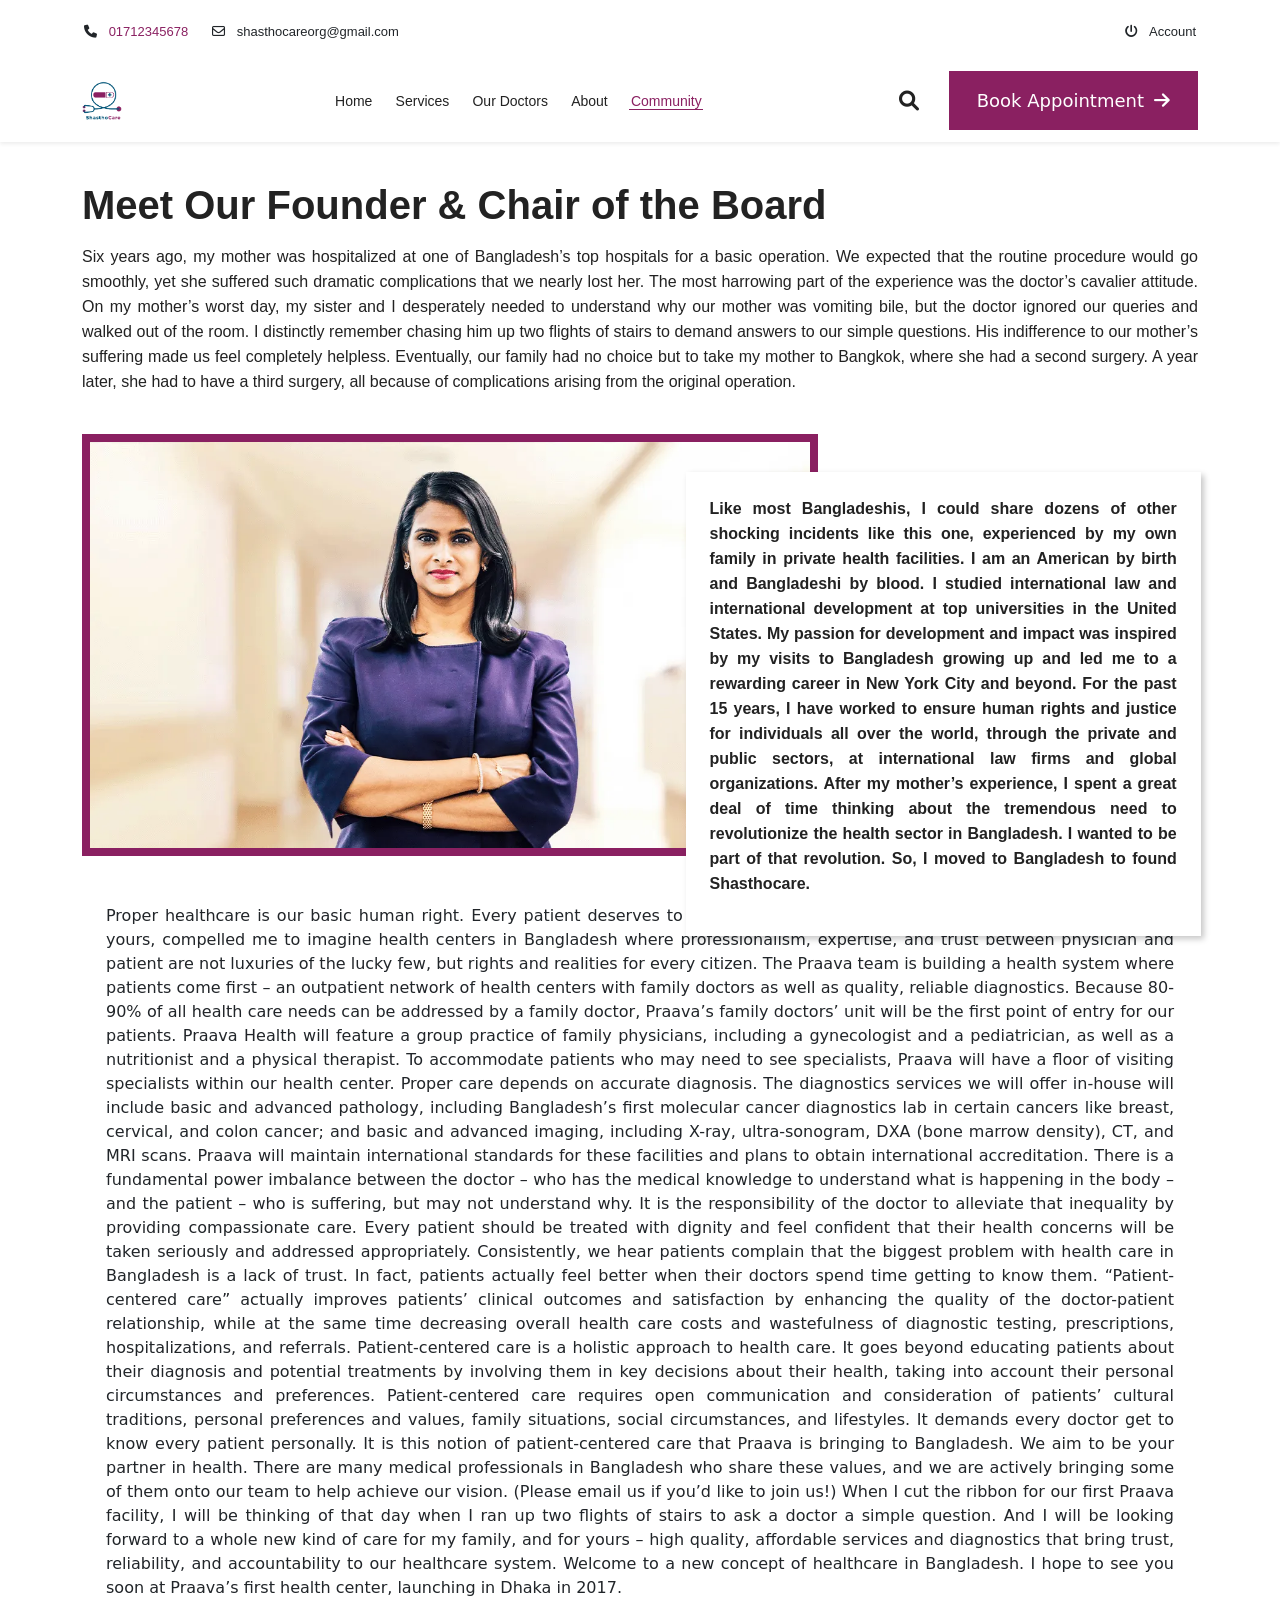
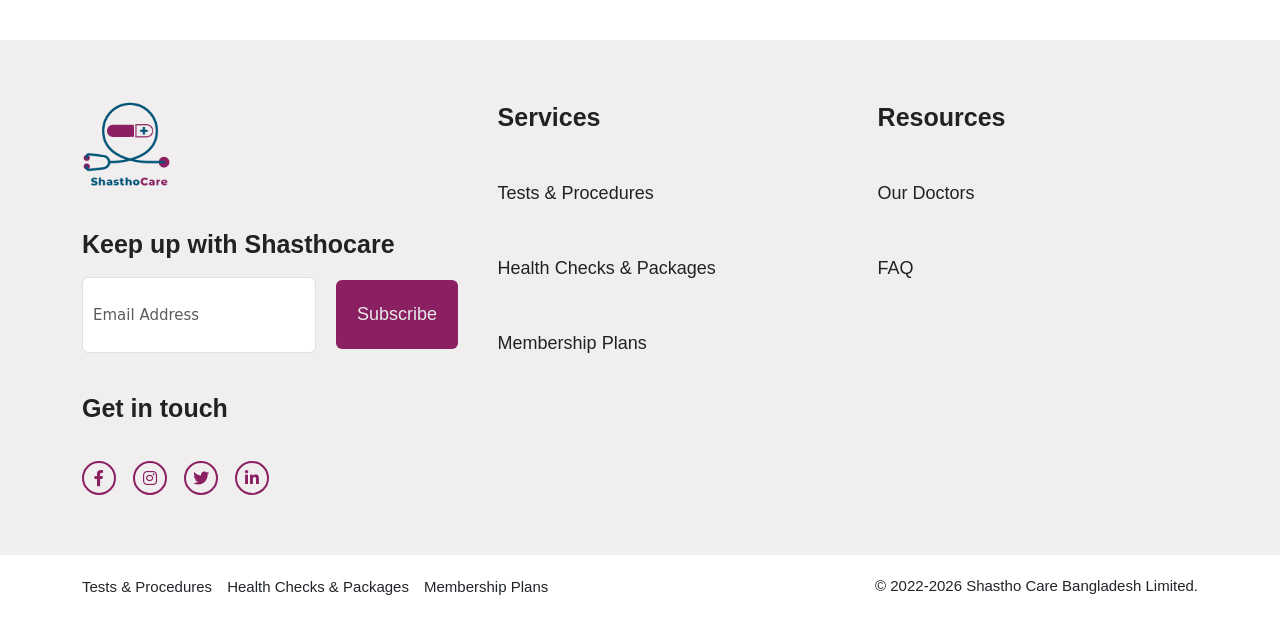
==== community.html @ f49268fb "Initial commit" ====
<!DOCTYPE html>
<html lang="en">
<head>
    <meta charset="UTF-8">
    <meta name="viewport" content="width=device-width, initial-scale=1.0">
    <title>Shastho Care</title>
    

    <link rel="stylesheet" href="https://cdnjs.cloudflare.com/ajax/libs/font-awesome/6.0.0/css/all.min.css" integrity="sha512-9usAa10IRO0HhonpyAIVpjrylPvoDwiPUiKdWk5t3PyolY1cOd4DSE0Ga+ri4AuTroPR5aQvXU9xC6qOPnzFeg==" crossorigin="anonymous" referrerpolicy="no-referrer" />
    <link rel="icon" href="./Img/Shastho-Care.png" type="image/l-icon">
    <link rel="stylesheet" href="./css/bootstrap.min.css">
    <link rel="stylesheet" href="./css/style.css">
</head>
<body>


    <!-- topbar start -->
    <section id="topbar" class=" bg-white">
        <div class="container top-back">
            <div class="row top-text">
                <div class="col-md-6 text-center text-md-start">
                    <div class="head-1 d-flex gap-4 justify-content-center justify-content-md-start">
                        <div class="top-1">
                            <a href="#"><i class="fa-solid fa-phone me-2"></i> <span class="phone-number"> 01712345678</span></a>
                        </div>
                        <div class="top-2">
                            <a href="#"><i class="fa-regular fa-envelope me-2"></i> shasthocareorg@gmail.com</a>
                        </div>
                    </div>
                </div>
                <div class="col-md-6 top-dro text-center text-md-end mt-2 mt-md-0">
                    <div class="head-2 d-flex gap-4 justify-content-center justify-content-md-end">
                        <div class="top-4">
                            <ul>
                                <li>
                                    <a href="#"><i class="fa-solid fa-power-off me-2"></i> Account
                                    </a>
                                    <ul>
                                        <li>
                                            <a href="#sasthoSignup" data-bs-toggle="modal"><i class="fa-regular fa-circle-user"></i>Signup</a>
                                            <a href="#modalLogIn" data-bs-toggle="modal"><i class="fa-regular fa-circle-user"></i>Login</a>
                                        </li>
                                    </ul>
                                </li>
                            </ul>
                        </div>
                    </div>
                </div>
            </div>
        </div>
    </section>
    <!-- topbar end -->

    <!-- menubar start -->
   
    <nav class="navbar navbar-expand-lg sticky-top bg-white shadow-sm">
        <div class="container">
            <!-- Logo -->
            <a class="navbar-brand" href="#">
                <img class="logo" src="./Img/Shastho Care.png" alt="Shastho Care">
            </a>

            <!-- Mobile Toggle -->
            <button class="navbar-toggler" type="button"
                data-bs-toggle="collapse"
                data-bs-target="#navbarNav">
                <span class="navbar-toggler-icon"></span>
            </button>

            <!-- Menu -->
            <div class="collapse navbar-collapse menu" id="navbarNav">
                <ul class="navbar-nav mx-auto">
                    <li class="nav-item ">
                        <a class="nav-link" href="index.html">Home</a>
                    </li>
                    <li class="nav-item">
                        <a class="nav-link" href="services.html">Services</a>
                    </li>
                    <li class="nav-item">
                        <a class="nav-link" href="ourdoctor.html">Our Doctors</a>
                    </li>
                    <li class="nav-item">
                        <a class="nav-link" href="about.html">About</a>
                    </li>
                    <li class="nav-item">
                        <a class="nav-link active" href="community.html">Community</a>
                    </li>
                </ul>
                <div class="nav-search">
                    <a href="#">
                        <i class="fa-solid fa-magnifying-glass"></i>
                    </a>
                </div>
                <div class="appointment-btn">
                    <a href="#appointmentModal" data-bs-toggle="modal">
                        Book Appointment
                        <span class="arrow">
                            <i class="fa-solid fa-arrow-right"></i>
                        </span>
                    </a>
                </div>
            </div>
        </div>
    </nav>
    <!-- menubar end -->

    <!-- content start -->
    <section id="community">
        <div class="container">
            <div class="row">
                <div class="col-md-12">
                    <div class="comm-heading sec-head">
                        <div class="comm-text mt-5">
                            <h1 class="mb-4 text-md-start">Meet Our Founder & Chair of the Board</h1>
                            <p>Six years ago, my mother was hospitalized at one of Bangladesh’s top hospitals for a basic operation. We expected that the routine procedure would go smoothly, yet she suffered such dramatic complications that we nearly lost her. The most harrowing part of the experience was the doctor’s cavalier attitude. On my mother’s worst day, my sister and I desperately needed to understand why our mother was vomiting bile, but the doctor ignored our queries and walked out of the room. I distinctly remember chasing him up two flights of stairs to demand answers to our simple questions. His indifference to our mother’s suffering made us feel completely helpless. Eventually, our family had no choice but to take my mother to Bangkok, where she had a second surgery. A year later, she had to have a third surgery, all because of complications arising from the original operation.</p>
                        </div>
                    </div>
                </div>
            </div>
            <div class="row">
                <div class="col-md-8">
                    <div class="comm-heading sec-head">
                        <div class="comm-part">
                            <div class="comm-banner">
                                <img src="./Img/Sylvana_Quader_Si.jpg" class="mt-4" alt="">
                            </div>
                            <div class="com-top">
                                <div class="com-tx">
                                    <p class="p-4">Like most Bangladeshis, I could share dozens of other shocking incidents like this one, experienced by my own family in private health facilities. I am an American by birth and Bangladeshi by blood. I studied international law and international development at top universities in the United States. My passion for development and impact was inspired by my visits to Bangladesh growing up and led me to a rewarding career in New York City and beyond. For the past 15 years, I have worked to ensure human rights and justice for individuals all over the world, through the private and public sectors, at international law firms and global organizations. After my mother’s experience, I spent a great deal of time thinking about the tremendous need to revolutionize the health sector in Bangladesh. I wanted to be part of that revolution. So, I moved to Bangladesh to found Shasthocare.</p>
                                </div>
                            </div>
                        </div>
                    </div>
                </div>
            </div>
            <div class="row">
                <div class="col-md-12">
                    <div class="com-text mt-4">
                        <p class="p-4">Proper healthcare is our basic human right. Every patient deserves to be treated with care and respect. My own experience, and yours, compelled me to imagine health centers in Bangladesh where professionalism, expertise, and trust between physician and patient are not luxuries of the lucky few, but rights and realities for every citizen.
                        The Praava team is building a health system where patients come first – an outpatient network of health centers with family doctors as well as quality, reliable diagnostics. Because 80-90% of all health care needs can be addressed by a family doctor, Praava’s family doctors’ unit will be the first point of entry for our patients. Praava Health will feature a group practice of family physicians, including a gynecologist and a pediatrician, as well as a nutritionist and a physical therapist. To accommodate patients who may need to see specialists, Praava will have a floor of visiting specialists within our health center.
                        Proper care depends on accurate diagnosis. The diagnostics services we will offer in-house will include basic and advanced pathology, including Bangladesh’s first molecular cancer diagnostics lab in certain cancers like breast, cervical, and colon cancer; and basic and advanced imaging, including X-ray, ultra-sonogram, DXA (bone marrow density), CT, and MRI scans. Praava will maintain international standards for these facilities and plans to obtain international accreditation.
                        There is a fundamental power imbalance between the doctor – who has the medical knowledge to understand what is happening in the body – and the patient – who is suffering, but may not understand why. It is the responsibility of the doctor to alleviate that inequality by providing compassionate care. Every patient should be treated with dignity and feel confident that their health concerns will be taken seriously and addressed appropriately.
                        Consistently, we hear patients complain that the biggest problem with health care in Bangladesh is a lack of trust. In fact, patients actually feel better when their doctors spend time getting to know them. “Patient-centered care” actually improves patients’ clinical outcomes and satisfaction by enhancing the quality of the doctor-patient relationship, while at the same time decreasing overall health care costs and wastefulness of diagnostic testing, prescriptions, hospitalizations, and referrals. Patient-centered care is a holistic approach to health care. It goes beyond educating patients about their diagnosis and potential treatments by involving them in key decisions about their health, taking into account their personal circumstances and preferences. Patient-centered care requires open communication and consideration of patients’ cultural traditions, personal preferences and values, family situations, social circumstances, and lifestyles. It demands every doctor get to know every patient personally.
                        It is this notion of patient-centered care that Praava is bringing to Bangladesh. We aim to be your partner in health. There are many medical professionals in Bangladesh who share these values, and we are actively bringing some of them onto our team to help achieve our vision. (Please email us if you’d like to join us!)
                        When I cut the ribbon for our first Praava facility, I will be thinking of that day when I ran up two flights of stairs to ask a doctor a simple question. And I will be looking forward to a whole new kind of care for my family, and for yours – high quality, affordable services and diagnostics that bring trust, reliability, and accountability to our healthcare system.
                        Welcome to a new concept of healthcare in Bangladesh. I hope to see you soon at Praava’s first health center, launching in Dhaka in 2017.</p>
                    </div>
                </div>
            </div>
        </div>
    </section>
    <!-- content  end -->

    <!-- footer start -->
    <section id="footer">
        <div class="container ftr">
            <div class="row">
                <div class="col-md-4">
                    <div class="logo">
                        <img src="./Img/Shastho Care.png" alt="Shastho Care.png" class="d-block">
                    </div>
                    <h2>Keep up with Shasthocare</h2>
                    <div class="form">
                        <div class="email">
                            <input type="text" class="form-control form-ct" id="email" placeholder="Email Address">
                        </div>
                        <div class="box">
                            <button type="submit" class="btn btn-color">Subscribe</button>
                        </div>
                    </div>
                    <h2>Get in touch</h2>
                    <div class="social-icon">
                        <a href="#"><i class="fa-brands fa-facebook-f"></i></a>
                        <a href="#"><i class="fa-brands fa-instagram"></i></a>
                        <a href="#"><i class="fa-brands fa-twitter"></i></a>
                        <a href="#"><i class="fa-brands fa-linkedin-in"></i></a>
                    </div>
                </div>
                <div class="col-md-4">
                   <div class="ftr-data">
                        <h2 class="mb-5">Services</h2>
                        <a href="#" class="mb-5">Tests & Procedures</a> <br>
                        <a href="#" class="mb-5">Health Checks & Packages</a> <br>
                        <a href="#" class="mb-5">Membership Plans</a>
                   </div>
                </div>
                <div class="col-md-4">
                    <div class="ftr-data">
                        <h2 class="mb-5">Resources</h2>
                        <a href="#" class="mb-5">Our Doctors</a> <br>
                        <a href="#" class="mb-5">FAQ</a>
                   </div>
                </div>
            </div>
        </div>
    </section>

    <!-- footer-bottom -->
    <section id="footer-bottom">
        <div class="container">
            <div class="row">
            <div class="col-md-6">
                <div class="ftr-btm">
                    <a href="#">Tests & Procedures</a>
                    <a href="#">Health Checks & Packages</a>
                    <a href="#">Membership Plans</a>
                </div>
            </div>
            <div class="col-md-6">
                <div class="ftr-te">
                    <p>© 2022-2026 Shastho Care Bangladesh Limited.</p>
                </div>
            </div>
        </div>
        </div>
    </section>
    <!-- footer end -->

    <!-- modal start -->
    <!-- signup -->
    <div class="modal fade" id="sasthoSignup">
        <div class="container-fluid">
                <div class="modal-dialog custom-modal">
                    <div class="modal-content">
                        <div class="modal-header">
                            <h5 class="modal-title">Sign Up</h5>
                            <button type="button" class="btn-close"  data-bs-dismiss="modal">
                                <span></span>
                            </button>
                        </div>
                        <div class="modal-body">
                            <div class="container-fluid"></div>
                                <div class="row">
                                <!-- Image -->
                                <div class="col-md-6">
                                    <div class="modal-img">
                                        <img src="./Img/miroshnichenko.jpg" alt="Doctor" class="img-fluid w-100">
                                    </div>
                                </div>
                                <div class="col-md-6">
                                    <form>
                                        <div class="row">
                                            <div class="col-12 mb-3">
                                                <label for="firstname" class="form-label">Name</label>
                                                <input type="text" class="form-control" id="firstname" placeholder="Full Name">
                                            </div>
                                            <div class="col-md-6 mb-3">
                                                <label for="email" class="form-label">Email</label>
                                                <input type="email" class="form-control" id="email" placeholder="Enter Email">
                                            </div>
                                            <div class="col-md-6 mb-3">
                                                <label for="phone" class="form-label">Phone</label>
                                                <input type="text" class="form-control" id="phone" placeholder="Phone Number">
                                            </div>
                                            <div class="col-md-6 mb-3">
                                                <label for="gender" class="form-label">Gender</label>
                                                <select class="form-select" id="gender" >
                                                    <option>Male</option>
                                                    <option>Female</option>
                                                </select>
                                            </div>
                                            <div class="col-md-6 mb-3">
                                                <label for="dob" class="form-label">Date of Birth</label>
                                                <input type="date" class="form-control" id="dob">
                                            </div>
                                        </div>
                                    </form>
                                </div>
                            </div>
                        </div>
                        <div class="modal-footer">
                            <button type="button" class="btn btn-secondary" data-bs-dismiss="modal">
                                Close
                            </button>
                            <button type="submit" class="btn btn-primary">
                                Sign Up
                            </button>
                        </div>
                    </div>
                </div>
            </div>
        </div>
        <!-- signin -->
        <div class="modal fade" id="modalLogIn">
            <div class="container-fluid">
                <div class="modal-dialog custom-modal">
                    <div class="modal-content">
                        <div class="modal-header">
                            <h5 class="modal-title">Login</h5>
                            <button type="button" class="btn-close" data-bs-dismiss="modal">
                                <span></span>
                            </button>
                        </div>
                        <div class="modal-body">
                            <form action="">
                                <div class="row">
                                    <div class="col-md-6 mb-3">
                                        <div class="modal-img">
                                            <img src="./Img/Dr._Jotishko.jpg" alt="Doctor" class="img-fluid mb-3 mt-4 w-100">
                                        </div>
                                    </div>
                                    <div class="col-md-6 mb-3">
                                        <div class="modal-imgs">
                                            <img src="./Img/Shastho-Care.png" alt="Doctor" class="img-fluid w-30 mb-5">
                                        </div>
                                        <h2 class="mb-5">Login</h2>
                                        <label for="continue" class="mb-3">Continue with phone number</label>
                                        <input type="text" class="form-control mb-4" id="email" placeholder="Type phone number">
                                        <button type="submit" class="w-100">Login</button>
                                    </div>
                                </div>
                            </form>
                        </div>
                        <div class="modal-footer">
                            <button type="button" class="btn btn-dark" data-bs-dismiss="modal">Close</button>
                            <button type="submit" class="btn btn-primary">Login</button>
                        </div>
                    </div>
                </div>
            </div>
        </div>
    </div>

    
    <!-- Appointment Modal -->
    <div class="modal fade appointment-modal" id="appointmentModal">
        <div class="modal-dialog modal-dialog-centered">
            <div class="modal-content">
                <div class="modal-header">
                    <h5 class="modal-title">Book Appointment</h5>
                    <button type="button" class="btn-close" data-bs-dismiss="modal"></button>
                </div>
                <div class="modal-body">
                    <form>
                        <div class="mb-3">
                            <label class="form-label">Full Name</label>
                            <input type="text" class="form-control" placeholder="Enter your name">
                        </div>
                        <div class="mb-3">
                            <label class="form-label">Age</label>
                            <input type="number" class="form-control" placeholder="Enter your age" required>
                        </div>
                        <div class="mb-3">
                            <label for="gender" class="form-label">Gender</label>
                            <select class="form-select" id="gender" required>
                                <option value="" selected disabled>Gender</option>
                                <option>Male</option>
                                <option>Female</option>
                                <option>Other</option>
                            </select>
                        </div>
                        <div class="mb-3">
                            <label class="form-label">Serial No</label>
                            <input type="text" class="form-control" placeholder="Enter serial number">
                        </div>
                        <div class="mb-3">
                            <label class="form-label">Appointment Date</label>
                            <input type="date" class="form-control">
                        </div>
                        <div class="mb-3">
                            <label class="form-label">Appointment Time</label>
                            <input type="time" class="form-control">
                        </div>
                        <div class="mb-3">
                            <label class="form-label">Message</label>
                            <textarea class="form-control" rows="4" placeholder="Write your message"></textarea>
                        </div>
                        <button type="submit" class="btn btn-primary w-100"> Submit Appointment</button>
                    </form>
                </div>
            </div>
        </div>
    </div>
    <!-- modal end -->

    
    <script src="./js/jquery-4.0.0.min.js"></script>
    <script src="./js/bootstrap.bundle.js"></script>
</body>
</html>
---- css/style.css ----
/* medium device */
@media only screen and (min-width: 576px) and (max-width: 991px) {
#banner .carousel-item .overlay .caro-text h1 {
    font-size: 30px !important;
    line-height: 40px !important;
}
.nav-search{
        margin: 20px 0;
    }

    .appointment-btn{
        margin-top: 15px;
    }
#footer h2 {
    color: #222;
    font-family: "Exo", sans-serif;
    font-size: 20px;
    font-weight: bold;
    padding-top: 20px;
    text-align: left;
    line-height: 34px;
}

}
/* small device */
@media only screen and (min-width: 200px) and (max-width: 575px) {
#banner .carousel-item .overlay .caro-text h1 {
    font-size: 25px !important;
    line-height: 30px !important;
}
#footer h2 {
    color: #222;
    font-family: "Exo", sans-serif;
    font-size: 20px;
    font-weight: bold;
    padding-top: 20px;
    text-align: left;
    line-height: 34px;
}
#footer .social-icon {
    padding: 20px;
    color: #8a2061;
    text-align: left;
}
}

@font-face {
    font-family: "Exo", sans-serif;
    src: url(../fonts/Exo-Bold.ttf);
}
* {
    margin: 0;
    padding: 0;
    box-sizing: border-box;
}
a {
    text-decoration: none;
    display: inline-block;
    color: inherit;
}
i {
    display: inline-block;
}
ul,li,ol {
    list-style: none;
}
h1,h2,h3,h4,h5,h6 {
    font-family: "Exo", sans-serif;
    font-weight: bold;
    line-height: 30px;
    text-align: center;

}

.sec-head h1{  
    font-family: "Exo", sans-serif;
    font-size: 40px;
    font-weight: bold;
    color: #222;  
    text-align: center;
}
.sec-head p {
    font-family: "Exo", sans-serif;
    font-size: 16px;
    color: #222;  
    text-align: center;
    line-height: 25px;
}
img {
    vertical-align: middle;
}
body,html {
    scroll-behavior: smooth;
}
html {
    scroll-behavior: smooth;
}

body {
    overflow-y: scroll;
}
/* all common css */

/* topbar start */
#topbar {
    position: relative;
    z-index: 1031;
    font-family: "Exo", sans-serif;
    font-size: 13px;
}
#topbar .top-text {
    padding: 2px;
    margin-top: 20px;
}
#topbar .top-1 .phone-number {
    color: #8a2061;
}

#topbar .top-text ul li {
    position: relative;
}
#topbar .top-text ul li ul {
    position: absolute;
    background-color: #fff;
    top: 100%;
    width: 170px;
    left: 50%;
    text-align: left;
    transform: translateX(-50%);
    padding: 10px 10px;
    opacity: 0;
    visibility: hidden;
    z-index: 999;
    transition: 0.4s;
    box-shadow: 0 0 12px -1px rgb(0, 0, 0, 0.244);
}
#topbar .top-text ul li:hover > ul {
    opacity: 1;
    visibility: visible;
}

#topbar .top-text ul li ul li {
    display: block;
}
#topbar .top-text ul li ul li a {
    line-height: 45px;
    display: block;
    padding: 4px 15px;
    transition: 0.3s;
    -webkit-transition: 0.3s;
    -moz-transition: 0.3s;
    -ms-transition: 0.3s;
    -o-transition: 0.3s;
}
#topbar .top-text ul li ul li a:hover {
    background-color: #e9e9e9;
    color: #8a2061;
}
#topbar .top-text ul li ul li a i {
    margin-right: 8px;
}
#topbar .top-text ul li ul li a i:hover {
    color: #8a2061;
}

/* service page */
#topbar .tob-back {
    background-color: none;
}
/* topbar end */


/* Logo */
.navbar{
    position: sticky;
    top: 0;
    z-index: 1030;
}
.navbar .logo{
    max-width: 40px;
    top: 0;
    width: 100%;
    height: auto;
}

/* navbar start*/
.navbar .menu ul li a {
    /* display: inline-block; */
    color: #222;
    font-size: 14px;
    font-family: "Exo", sans-serif;
    font-weight: 400;
    margin: 0 10px;
    line-height: 50px;
}
.navbar-nav .nav-link{
    position: relative;
    transition: color 0.4s linear;
    -webkit-transition: color 0.4s linear;
    -moz-transition: color 0.4s linear;
    -ms-transition: color 0.4s linear;
    -o-transition: color 0.4s linear;
}
.navbar-nav .nav-link::after{
    content: "";
    position: absolute;
    left: 0;
    bottom: 24px;
    width: 0;
    height: 1px;
    background: #8a2061;
    transition: width 0.3s ease;
}
.navbar-nav .nav-link:hover{
    color: #8a2061;
}
.navbar-nav .nav-link:hover::after,
.navbar-nav .nav-link.active::after{
    width: 100%;
}
.navbar-nav .nav-link.active{
    color: #8a2061;
}

.nav-search{
    margin-right: 30px;
}
.nav-search a{
    color: #222;
    font-size: 20px;
    transition: .3s;
}
.nav-search a:hover{
    color: #8a2061;
}

/* Appointment Button */
.appointment-btn a{
    background: #8a2061;
    color: white;
    padding: 16px 28px;
    text-decoration: none;
    display: inline-flex;
    align-items: center;  
    gap: 10px;
    font-size: 18px;
    font-weight: 500;
    transition: .4s;
}
/* Arrow Animation */
.arrow{
    transition: .4s;
}
.appointment-btn a:hover{
    border: none;
    background: #a83a79;
    color: #fff;
}
.appointment-btn a:hover .arrow{
    transform: translateX(8px);
}
.modal.fade .modal-dialog{
    transition: all linear 0.4s ;
    -webkit-transition: all linear 0.4s ;
    -moz-transition: all linear 0.4s ;
    -ms-transition: all linear 0.4s ;
    -o-transition: all linear 0.4s ;
}
/* navbar end */

/* banner start */
#banner .carousel-item{
    height: 900px; /* প্রয়োজন অনুযায়ী */
    position: relative;
}
#banner .carousel-item img{
    width: 100%;
    height: 100%;
    object-fit: cover;
    object-position: center 20%;
}
#banner .carousel-item .overlay {
    position: absolute;
    top: 0;
    left: 0;
    width: 100%;
    height: 100%;
    background-color: rgba(0, 0, 0, 0.566);
}
#banner .carousel-item .overlay .caro-text {
     z-index: 2;
    margin-bottom: 290px;
}
#banner .carousel-item .overlay .caro-text h1 {
    font-size: 40px;
    font-weight: bold;
    line-height: 90px;
}
#banner .carousel-item .overlay .caro-text P {
    font-size: 20px;
    line-height: 30px;
}
#banner .carousel-control-prev,
#banner .carousel-control-next{
    width: 40px;
    height: 40px;
    background: #fff;
    border-radius: 50%;
    opacity: 1;
    top: 50%;
    transform: translateY(-50%);
    -webkit-border-radius: 50%;
    -moz-border-radius: 50%;
    -ms-border-radius: 50%;
    -o-border-radius: 50%;
}
#banner .carousel-control-prev-icon,
#banner .carousel-control-next-icon{
    filter: brightness(0);
    -webkit-filter: brightness(0);
}
/* banner end */

/* services start */
#services {
    position: relative;
    background-image: url(../Img/pataint.jpg);
    background-repeat: no-repeat;
    background-size: cover;
    background-position: center;
    height: 800px;
    width: 100%;
}
#services::after {
    content: '';
    position: absolute;
    top: 0;
    left: 0;
    width: 100%;
    height: 100%;
    background-color: rgba(0, 0, 0, 0.284);
}
#ser-content {
    padding: 80px 0;
}
#ser-content .con {
    position: relative;
    padding: 30px 20px;
    transition: all linear 0.3s;
    -webkit-transition: all linear 0.3s;
    -moz-transition: all linear 0.3s;
    -ms-transition: all linear 0.3s;
    -o-transition: all linear 0.3s;
}
#ser-content .con:hover {
    background-color: #e9e9e9;
}
#ser-content .con h2 {
    font-size: 20px;
    font-weight: bold;
    text-align: left;
}
#ser-content .con p {
    text-align: justify;
    padding-right: 250px;
}
#ser-content .con .appointment-btn {
    position: absolute;
    top: 40%;
    right: 3%;
}
/* services end */

/* doctors start */
#doctors {
    position: relative;
    background-image: url(../Img/cityscan.jpg);
    background-repeat: no-repeat;
    background-size: cover;
    background-position: center;
    height: 800px;
    width: 100%;
}
#doctors::after {
    content: '';
    position: absolute;
    top: 0;
    left: 0;
    width: 100%;
    height: 100%;
    background-color: rgba(0, 0, 0, 0.284);
}
#doctor {
    padding: 80px 0;
}
#doctor .gallary-col {
    width: 24%;
    padding: 10px 0;
    margin: 6px;
    transition: all linear 0.4s;
    -webkit-transition: all linear 0.4s;
    -moz-transition: all linear 0.4s;
    -ms-transition: all linear 0.4s;
    -o-transition: all linear 0.4s;
}
#doctor .gallary-col:hover {
    box-shadow:0 0 6px 3px rgba(0, 0, 0, 0.224);
}
#doctor .doc-img .img-bg {
    width: 300px;
    padding: 8px;
    margin: 0 10px;
    background-color:#8a2061;
    clip-path: polygon(0% 0%,76% 0%,96% 100%,0% 100%);
    position: relative;
}
#doctor .doc-img .img-bg img {
    transition: all linear 0.4s;
}
#doctor .doc-img .img-bg:hover img {
    transform: scale(1.1);
    
}
#doctor .gallary-col .doct-text h2 {
    font-size: 20px;
}
#doctor .gallary-col .doct-text a {
    display: block;
    font-size: 14px;
    text-align: right;
    margin: 0 30px;
}
#doctor .gallary-col .doct-text a:hover {
    color: #8a2061;
}
/* doctors end */

/* about start */
#about {
    margin-bottom: 650px;
}
#about .about-heading {
    position: relative;
}
#about .about-heading .abt-af {
    position: absolute;
    width: 100%;
    top: -30%;
    left: 0;
    height: 400px;
    background-color: #fff;
}
#about .about-heading .abt-af .abt-tp {
    position: absolute;
    width: 90%;
    top: 12%;
    left: 5%;
    height: 300px;
    background-color: #fff;
}
#about .about-heading .abt-af .abt-tp h1,
#about .about-heading .abt-af .abt-tp p{
    margin: 64px;
}
#about .about-heading .abt-af .abt-tp p{
    margin-top: 15px;
}
#about .abt-cont {
    top: 250px;
    position: relative;
}
#about .abt-cont .slider {
    width: 50%;
    z-index: 1;
}
#about .abt-cont .slider h2 {
    text-align: left;
}
#about .abt-cont .slider2 {
    position: absolute;
    width: 70%;
    left: 29%;
    top: 35%;
    background: #8a2061;
    z-index: -1;
}
#about .abt-cont .slider2 .abt-dsg {
    width: 64%;
    margin-left: auto;
    margin-top: 30px;
    margin-bottom: 30px;
    border-bottom: 2px solid #fff;
    transform: translateX(-30px);
    -webkit-transform: translateX(-30px);
    -moz-transform: translateX(-30px);
    -ms-transform: translateX(-30px);
    -o-transform: translateX(-30px);
} 
#about .abt-cont .slider2 .abt-dsg p {
    animation: move 0.8s 3 alternate linear;
    animation-play-state: running;
}
#about .abt-cont .slider2 .abt-dsg p:hover {
    animation-play-state: paused;
}

/* animation start */
@keyframes move {
    from {
        transform: translateX(0px);
}
    to {
        transform: translateX(10px);
}
}
/* animation end */

/* about end */

/* community star */
#community .comm-text p {
    text-align: justify;
}
#community .comm-part {
    position: relative;
}
#community .comm-banner img {
    width: 100%;
    border: 8px solid #8a2061;
}
#community .comm-part .com-top {
    position: absolute;
    width: 70%;
    top: 14%;
    left: 82%;
    background-color: #fff;
    box-shadow:3px 3px 6px 0px rgba(0, 0, 0, 0.224);
}
#community .comm-part .com-top .com-tx p {
    font-weight: 600;
    text-align: justify;
}
#community .com-text p {
    text-align: justify;
}
/* community end */

/* widget start */
#widget {
    /* margin-bottom: 150px; */
    padding: 60px 0;
}
#widget .wid-text {
    padding: 0 20px;
    padding-top: 15%;
}
#widget .wid-text h2 {
    font-size: 20px;
    text-align: left;
}
#widget .wid-text h2 span {
    color: #8a2061;
}
#widget .wid-text .bg {
    font-size: 16px;
    font-family: "Exo", sans-serif;
    position: relative;
    text-align: justify;
}
#widget .wid-text .bg::after {
    content: '';
    position: absolute;
    background-color: #f3b4d8;
    width: 5px;
    height: 116px;
    top: -36px;
    left: -20px;
}
#widget .hoverimg {
    overflow: hidden;
    border-radius: 5px;
    border: 2px solid #8a2061;
}
#widget .hoverimg img {
    transition: all linear 0.3s;
}

#widget .hoverimg:hover img {
    transform: scale(1.1);
}
/* widget end */

/* footer start */
#footer {
    /* margin-bottom: 150px; */
    padding: 60px 0;
    background-color: rgb(240, 238, 238);
}
#footer .logo img{
    width: 25%;
}
#footer h2 {
    color: #222;
    font-family: "Exo", sans-serif;
    font-size: 25px;
    font-weight: bold;
    padding-top: 40px;
    text-align: left;
}
#footer .form{
    display: flex;
    gap: 10px;
    align-items: end;
    padding-top: 10px;
}
#footer .email{
    flex: 1;
}
#footer .email .form-control {
    padding: 20px 10px;
    font-size: 15px;
}
#footer .email .form-control:focus {
    border: 2px solid #8a2061;
    box-shadow:0 0 0 3px rgba(138, 32, 97, 0.274);
}
#footer .box .btn-color {
    background-color: #8a2061;
    color: #e9e9e9;
    padding: 20px 20px;
}
#footer .form{
    gap: 0;
    align-items: center;
}
#footer .email{
    flex: 1;
}
#footer .form .box .btn-color {
    font-family: "Exo", sans-serif;
    font-size: 18px;
    transform: translateX(20px);
}
#footer .social-icon {
    padding-top: 30px;
    color: #8a2061;
    text-align: left;
}
#footer .social-icon i {
    border: 2px solid #8a2061;
    border-radius: 50%;
    width: 34px;
    height: 34px;
    text-align: center;
    line-height: 30px;
    margin-right: 12px;
    transition: all linear 0.3s;
    -webkit-transition: all linear 0.3s;
    -moz-transition: all linear 0.3s;
    -ms-transition: all linear 0.3s;
    -o-transition: all linear 0.3s;
}
#footer .social-icon i:hover {
    color: #fff;
    background-color: #000;
    border: 2px solid #fff;
}
#footer .ftr-data {
    padding-left: 10%;
}
#footer .ftr-data h2 {
    margin-top: -38px;
}
#footer .ftr-data a {
    color: #222;
    font-family: "Exo", sans-serif;
    font-size: 18px;
}
#footer .ftr-data a:hover {
    text-decoration: underline;
}
#footer-bottom {
    padding: 20px 0;
}
#footer-bottom .ftr-btm {
    text-align: left;
}
#footer-bottom .ftr-btm a {
    font-family: "Rubik", sans-serif;
    font-size: 15px;
    margin-right: 10px;
}
#footer-bottom .ftr-btm a:hover {
    text-decoration: underline;
}
#footer-bottom .ftr-te p {
    text-align: right;
    font-family: "Rubik", sans-serif;
    font-size: 15px;
}
/* footer end */
.modal {
    z-index: 3000 !important;
}
.custom-modal {
    max-width: 1300px;
    width: 100%;
}

.modal-img {
    height: 100%;
}

.modal-img img {
    width: 100%;
    height: 100%;
    object-fit: cover;
}
.form-control:focus {
    border-color: #8a2061;
    box-shadow: none;
}
.form-select:focus {
    border-color: #8a2061;
    outline: 0;
    box-shadow: none;
}
.modal-imgs img {
    width: 30%;
    padding-top: 30%;
}
.modal-body h2 {
    font-family: "Rubik", sans-serif;
    font-size: 60px;
}
.modal-body label[for="continue"] {
    font-family: "Rubik", sans-serif;
    font-size: 14px;
    font-weight: bold;
}
.modal-body input[type="text"] {
    height: 50px;
}
.modal-body button {
    color: #ffffff;
    background-color: #8a2061;
    border: none;
    outline: none;
    line-height: 2.3;
    font-family: "Rubik", sans-serif;
    font-size: 25px;
}
.btn-close,
.btn-close:focus{
    border: none;
    outline: none;
    box-shadow: none;
}


/* .exo-uniquifier {
  font-family: "Exo", sans-serif;
  font-optical-sizing: auto;
  font-weight: <weight>;
  font-style: normal;
} */
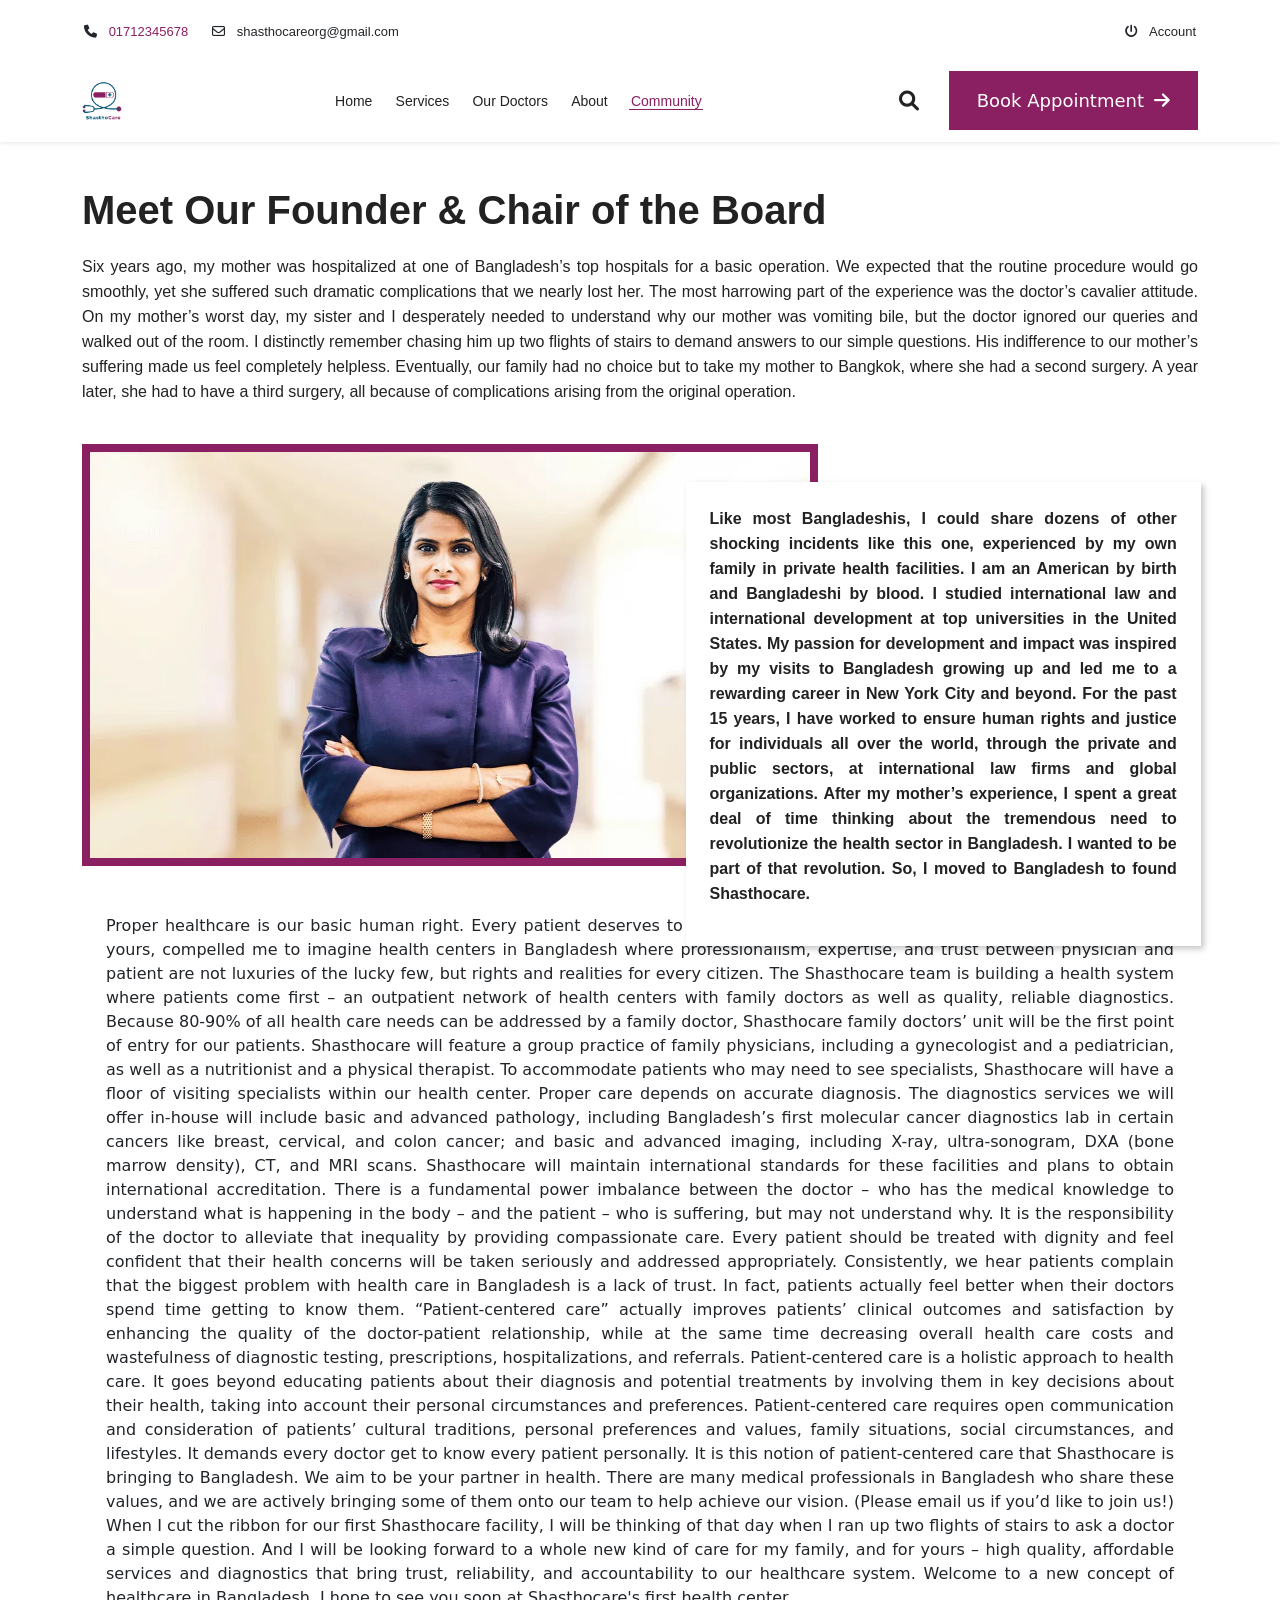
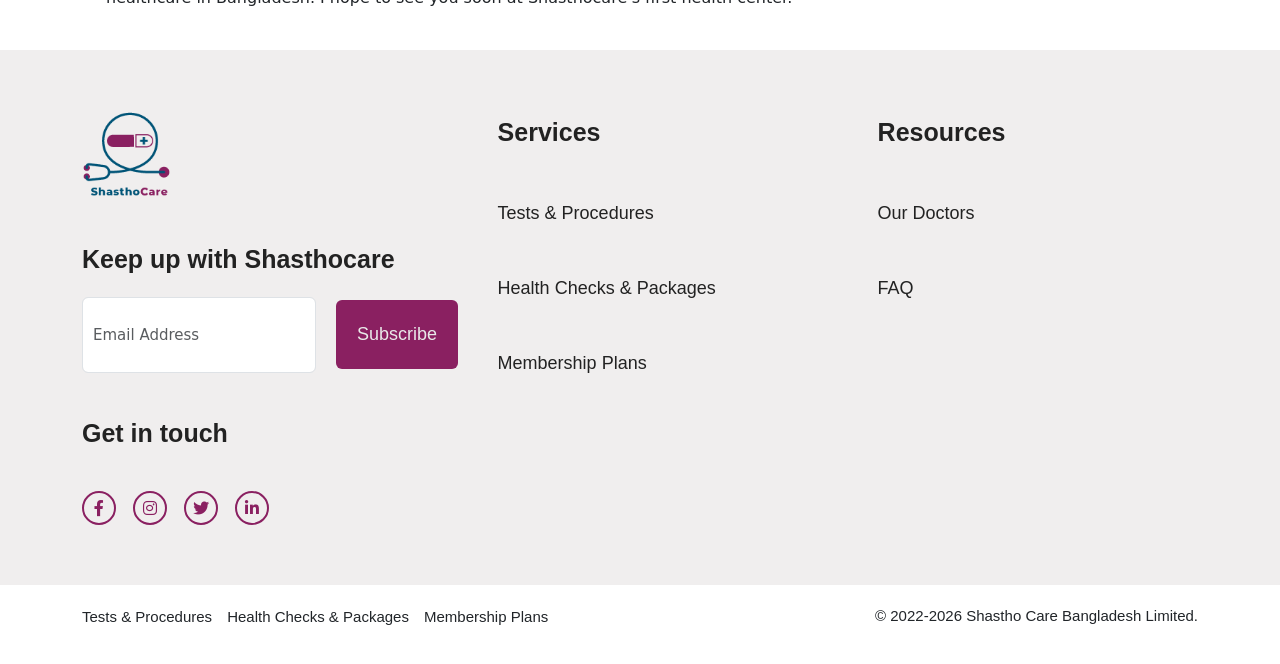
==== commit 38a86458: "all html & css added" ====
--- a/community.html
+++ b/community.html
@@ -137,13 +137,13 @@
                 <div class="col-md-12">
                     <div class="com-text mt-4">
                         <p class="p-4">Proper healthcare is our basic human right. Every patient deserves to be treated with care and respect. My own experience, and yours, compelled me to imagine health centers in Bangladesh where professionalism, expertise, and trust between physician and patient are not luxuries of the lucky few, but rights and realities for every citizen.
-                        The Praava team is building a health system where patients come first – an outpatient network of health centers with family doctors as well as quality, reliable diagnostics. Because 80-90% of all health care needs can be addressed by a family doctor, Praava’s family doctors’ unit will be the first point of entry for our patients. Praava Health will feature a group practice of family physicians, including a gynecologist and a pediatrician, as well as a nutritionist and a physical therapist. To accommodate patients who may need to see specialists, Praava will have a floor of visiting specialists within our health center.
-                        Proper care depends on accurate diagnosis. The diagnostics services we will offer in-house will include basic and advanced pathology, including Bangladesh’s first molecular cancer diagnostics lab in certain cancers like breast, cervical, and colon cancer; and basic and advanced imaging, including X-ray, ultra-sonogram, DXA (bone marrow density), CT, and MRI scans. Praava will maintain international standards for these facilities and plans to obtain international accreditation.
+                        The Shasthocare team is building a health system where patients come first – an outpatient network of health centers with family doctors as well as quality, reliable diagnostics. Because 80-90% of all health care needs can be addressed by a family doctor, Shasthocare family doctors’ unit will be the first point of entry for our patients. Shasthocare will feature a group practice of family physicians, including a gynecologist and a pediatrician, as well as a nutritionist and a physical therapist. To accommodate patients who may need to see specialists, Shasthocare will have a floor of visiting specialists within our health center.
+                        Proper care depends on accurate diagnosis. The diagnostics services we will offer in-house will include basic and advanced pathology, including Bangladesh’s first molecular cancer diagnostics lab in certain cancers like breast, cervical, and colon cancer; and basic and advanced imaging, including X-ray, ultra-sonogram, DXA (bone marrow density), CT, and MRI scans. Shasthocare will maintain international standards for these facilities and plans to obtain international accreditation.
                         There is a fundamental power imbalance between the doctor – who has the medical knowledge to understand what is happening in the body – and the patient – who is suffering, but may not understand why. It is the responsibility of the doctor to alleviate that inequality by providing compassionate care. Every patient should be treated with dignity and feel confident that their health concerns will be taken seriously and addressed appropriately.
                         Consistently, we hear patients complain that the biggest problem with health care in Bangladesh is a lack of trust. In fact, patients actually feel better when their doctors spend time getting to know them. “Patient-centered care” actually improves patients’ clinical outcomes and satisfaction by enhancing the quality of the doctor-patient relationship, while at the same time decreasing overall health care costs and wastefulness of diagnostic testing, prescriptions, hospitalizations, and referrals. Patient-centered care is a holistic approach to health care. It goes beyond educating patients about their diagnosis and potential treatments by involving them in key decisions about their health, taking into account their personal circumstances and preferences. Patient-centered care requires open communication and consideration of patients’ cultural traditions, personal preferences and values, family situations, social circumstances, and lifestyles. It demands every doctor get to know every patient personally.
-                        It is this notion of patient-centered care that Praava is bringing to Bangladesh. We aim to be your partner in health. There are many medical professionals in Bangladesh who share these values, and we are actively bringing some of them onto our team to help achieve our vision. (Please email us if you’d like to join us!)
-                        When I cut the ribbon for our first Praava facility, I will be thinking of that day when I ran up two flights of stairs to ask a doctor a simple question. And I will be looking forward to a whole new kind of care for my family, and for yours – high quality, affordable services and diagnostics that bring trust, reliability, and accountability to our healthcare system.
-                        Welcome to a new concept of healthcare in Bangladesh. I hope to see you soon at Praava’s first health center, launching in Dhaka in 2017.</p>
+                        It is this notion of patient-centered care that Shasthocare is bringing to Bangladesh. We aim to be your partner in health. There are many medical professionals in Bangladesh who share these values, and we are actively bringing some of them onto our team to help achieve our vision. (Please email us if you’d like to join us!)
+                        When I cut the ribbon for our first Shasthocare facility, I will be thinking of that day when I ran up two flights of stairs to ask a doctor a simple question. And I will be looking forward to a whole new kind of care for my family, and for yours – high quality, affordable services and diagnostics that bring trust, reliability, and accountability to our healthcare system.
+                        Welcome to a new concept of healthcare in Bangladesh. I hope to see you soon at Shasthocare's first health center.</p>
                     </div>
                 </div>
             </div>
--- a/css/style.css
+++ b/css/style.css
@@ -1,48 +1,4 @@
-/* medium device */
-@media only screen and (min-width: 576px) and (max-width: 991px) {
-#banner .carousel-item .overlay .caro-text h1 {
-    font-size: 30px !important;
-    line-height: 40px !important;
-}
-.nav-search{
-        margin: 20px 0;
-    }
-
-    .appointment-btn{
-        margin-top: 15px;
-    }
-#footer h2 {
-    color: #222;
-    font-family: "Exo", sans-serif;
-    font-size: 20px;
-    font-weight: bold;
-    padding-top: 20px;
-    text-align: left;
-    line-height: 34px;
-}
-
-}
-/* small device */
-@media only screen and (min-width: 200px) and (max-width: 575px) {
-#banner .carousel-item .overlay .caro-text h1 {
-    font-size: 25px !important;
-    line-height: 30px !important;
-}
-#footer h2 {
-    color: #222;
-    font-family: "Exo", sans-serif;
-    font-size: 20px;
-    font-weight: bold;
-    padding-top: 20px;
-    text-align: left;
-    line-height: 34px;
-}
-#footer .social-icon {
-    padding: 20px;
-    color: #8a2061;
-    text-align: left;
-}
-}
+
 
 @font-face {
     font-family: "Exo", sans-serif;
@@ -67,7 +23,7 @@
 h1,h2,h3,h4,h5,h6 {
     font-family: "Exo", sans-serif;
     font-weight: bold;
-    line-height: 30px;
+    line-height: 40px;
     text-align: center;
 
 }
@@ -328,7 +284,8 @@
     background-repeat: no-repeat;
     background-size: cover;
     background-position: center;
-    height: 800px;
+    min-height: 800px;
+    height: auto;
     width: 100%;
 }
 #services::after {
@@ -378,7 +335,8 @@
     background-repeat: no-repeat;
     background-size: cover;
     background-position: center;
-    height: 800px;
+    min-height: 800px;
+    height: auto;
     width: 100%;
 }
 #doctors::after {
@@ -763,4 +721,195 @@
   font-optical-sizing: auto;
   font-weight: <weight>;
   font-style: normal;
-} */+} */
+
+
+
+/* medium device */
+@media only screen and (min-width: 576px) and (max-width: 991px) {
+#banner .carousel-item .overlay .caro-text h1 {
+    font-size: 30px !important;
+    line-height: 40px !important;
+    }
+.nav-search{
+        margin: 20px 0;
+    }
+
+.appointment-btn{
+        margin-top: 15px;
+    }
+
+#about{
+        margin-bottom: 0;
+        padding: 60px 0;
+    }
+
+#about .about-heading .abt-af{
+        position: static;
+        height: auto;
+    }
+
+#about .about-heading .abt-af .abt-tp{
+        position: static;
+        width: 100%;
+        height: auto;
+        padding: 30px;
+    }
+
+#about .abt-cont{
+        position: static;
+        margin-top: 40px;
+    }
+
+#about .abt-cont .slider{
+        width:100%;
+    }
+
+#about .abt-cont .slider2{
+        position: static;
+        width:100%;
+        margin-top:30px;
+    }
+
+#about .abt-cont .slider2 .abt-dsg{
+        width:90%;
+        margin:30px auto;
+        transform:none;
+    }
+
+
+    /* ================= COMMUNITY ================= */
+
+#community .comm-part{
+        position: static;
+    }
+
+#community .comm-part .com-top{
+        position: static;
+        width:100%;
+        margin-top:30px;
+        left:auto;
+        top:auto;
+    }
+
+#doctor .gallary-col{
+        flex: 0 0 50% !important;
+        max-width: 50% !important;
+        padding: 10px;
+    }
+
+#doctor .doc-img .img-bg{
+        width: 100%;
+        margin: 0;
+    }
+
+#doctor .doc-img .img-bg img{
+        width: 100%;
+    }
+#footer h2 {
+    color: #222;
+    font-family: "Exo", sans-serif;
+    font-size: 20px;
+    font-weight: bold;
+    padding-top: 20px;
+    text-align: left;
+    }
+
+}
+/* small device */
+@media only screen and (min-width: 200px) and (max-width: 575px) {
+#banner .carousel-item .overlay .caro-text h1 {
+    font-size: 25px !important;
+    line-height: 30px !important;
+    }
+
+#about{
+        margin-bottom:0;
+        padding:40px 0;
+    }
+
+#about .about-heading .abt-af{
+        position:static;
+        height:auto;
+    }
+
+#about .about-heading .abt-af .abt-tp{
+        position:static;
+        width:100%;
+        height:auto;
+        padding:20px;
+    }
+
+#about .about-heading .abt-af .abt-tp h1,
+#about .about-heading .abt-af .abt-tp p{
+        margin:0;
+        text-align:center;
+    }
+
+#about .abt-cont{
+        position:static;
+        margin-top:30px;
+    }
+
+#about .abt-cont .slider{
+        width:100%;
+    }
+
+#about .abt-cont .slider2{
+        position:static;
+        width:100%;
+        margin-top:20px;
+    }
+
+#about .abt-cont .slider2 .abt-dsg{
+        width:90%;
+        margin:20px auto;
+        transform:none;
+    }
+
+
+    /* ================= COMMUNITY ================= */
+
+#community .comm-part{
+        position:static;
+    }
+
+#community .comm-part .com-top{
+        position:static;
+        width:100%;
+        margin-top:20px;
+        left:auto;
+        top:auto;
+    }
+
+
+#doctor .gallary-col{
+        flex: 0 0 100% !important;
+        max-width: 100% !important;
+        padding: 10px;
+    }
+
+#doctor .doc-img .img-bg{
+        width: 100%;
+        margin: 0;
+    }
+
+#doctor .doc-img .img-bg img{
+        width: 100%;
+    }
+
+    #footer h2 {
+    color: #222;
+    font-family: "Exo", sans-serif;
+    font-size: 20px;
+    font-weight: bold;
+    padding-top: 20px;
+    text-align: left;
+    }
+#footer .social-icon {
+    padding: 20px;
+    color: #8a2061;
+    text-align: left;
+    }
+
+}
